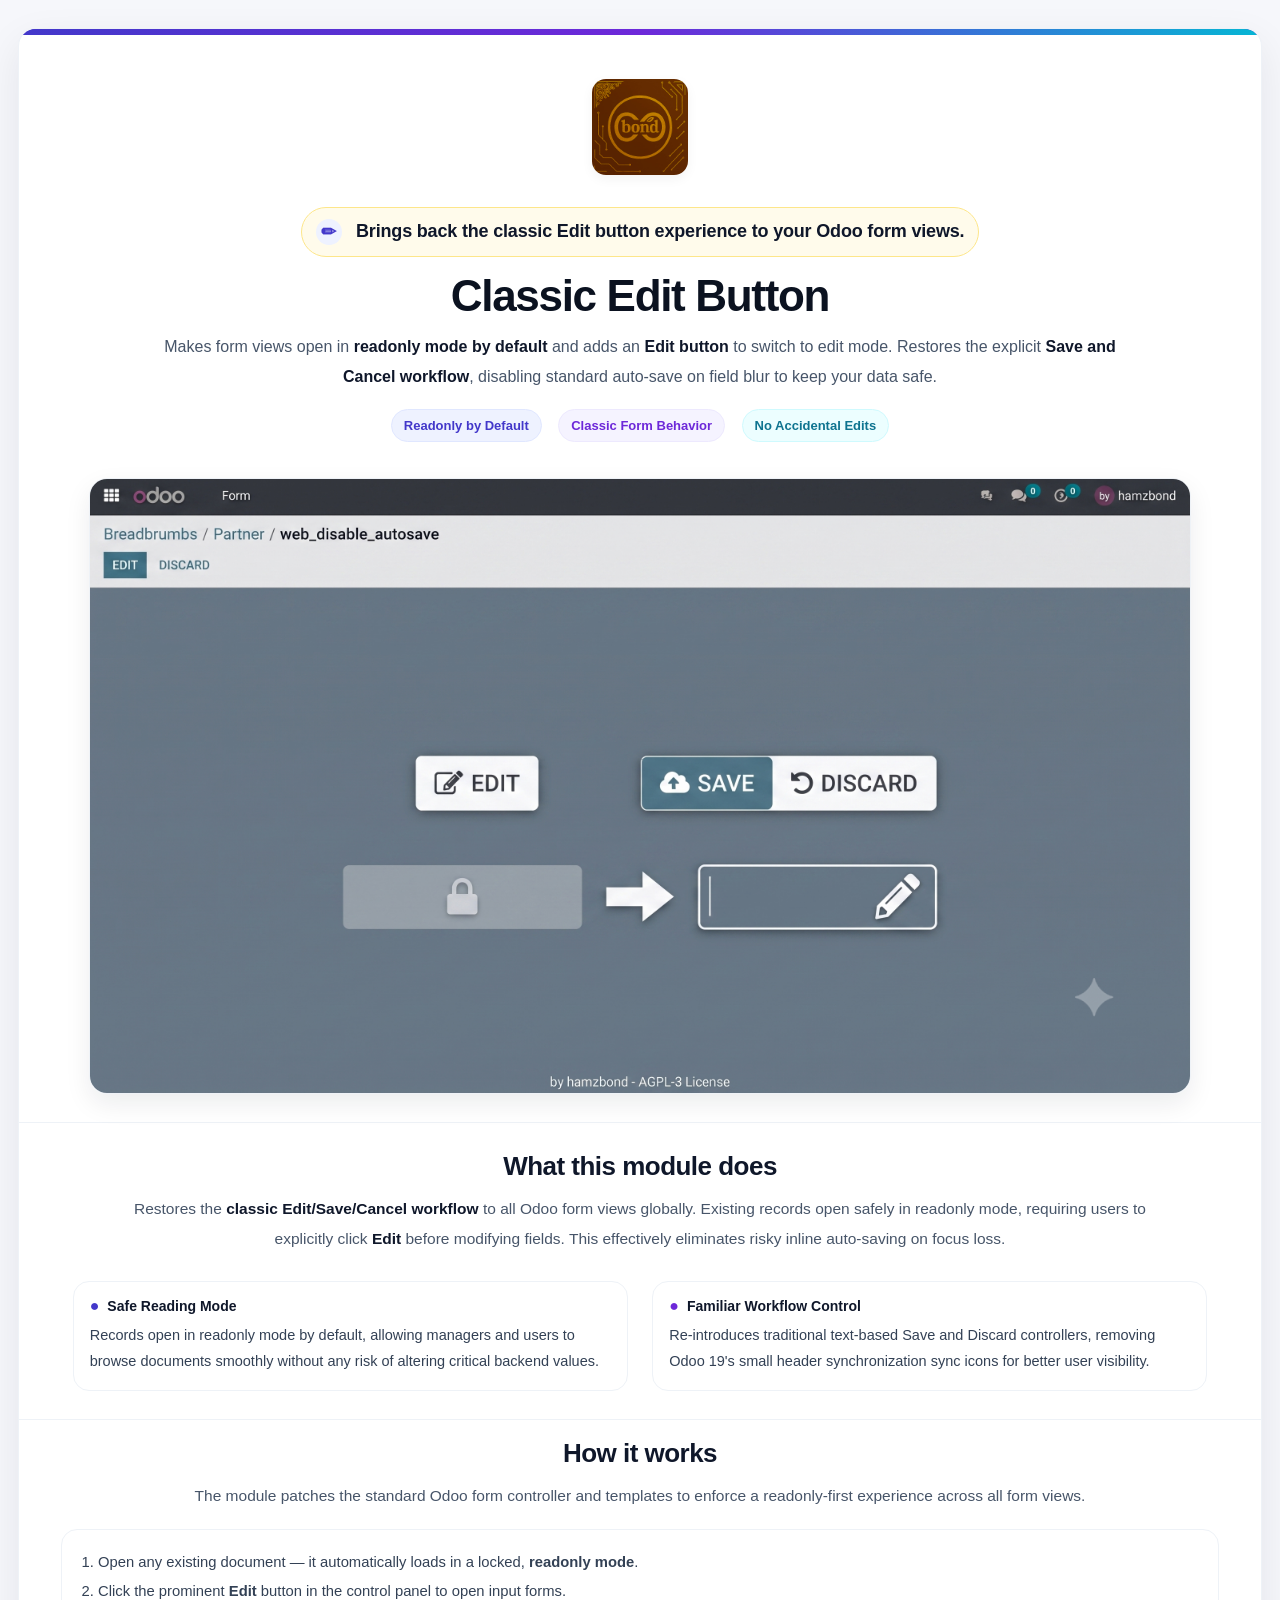
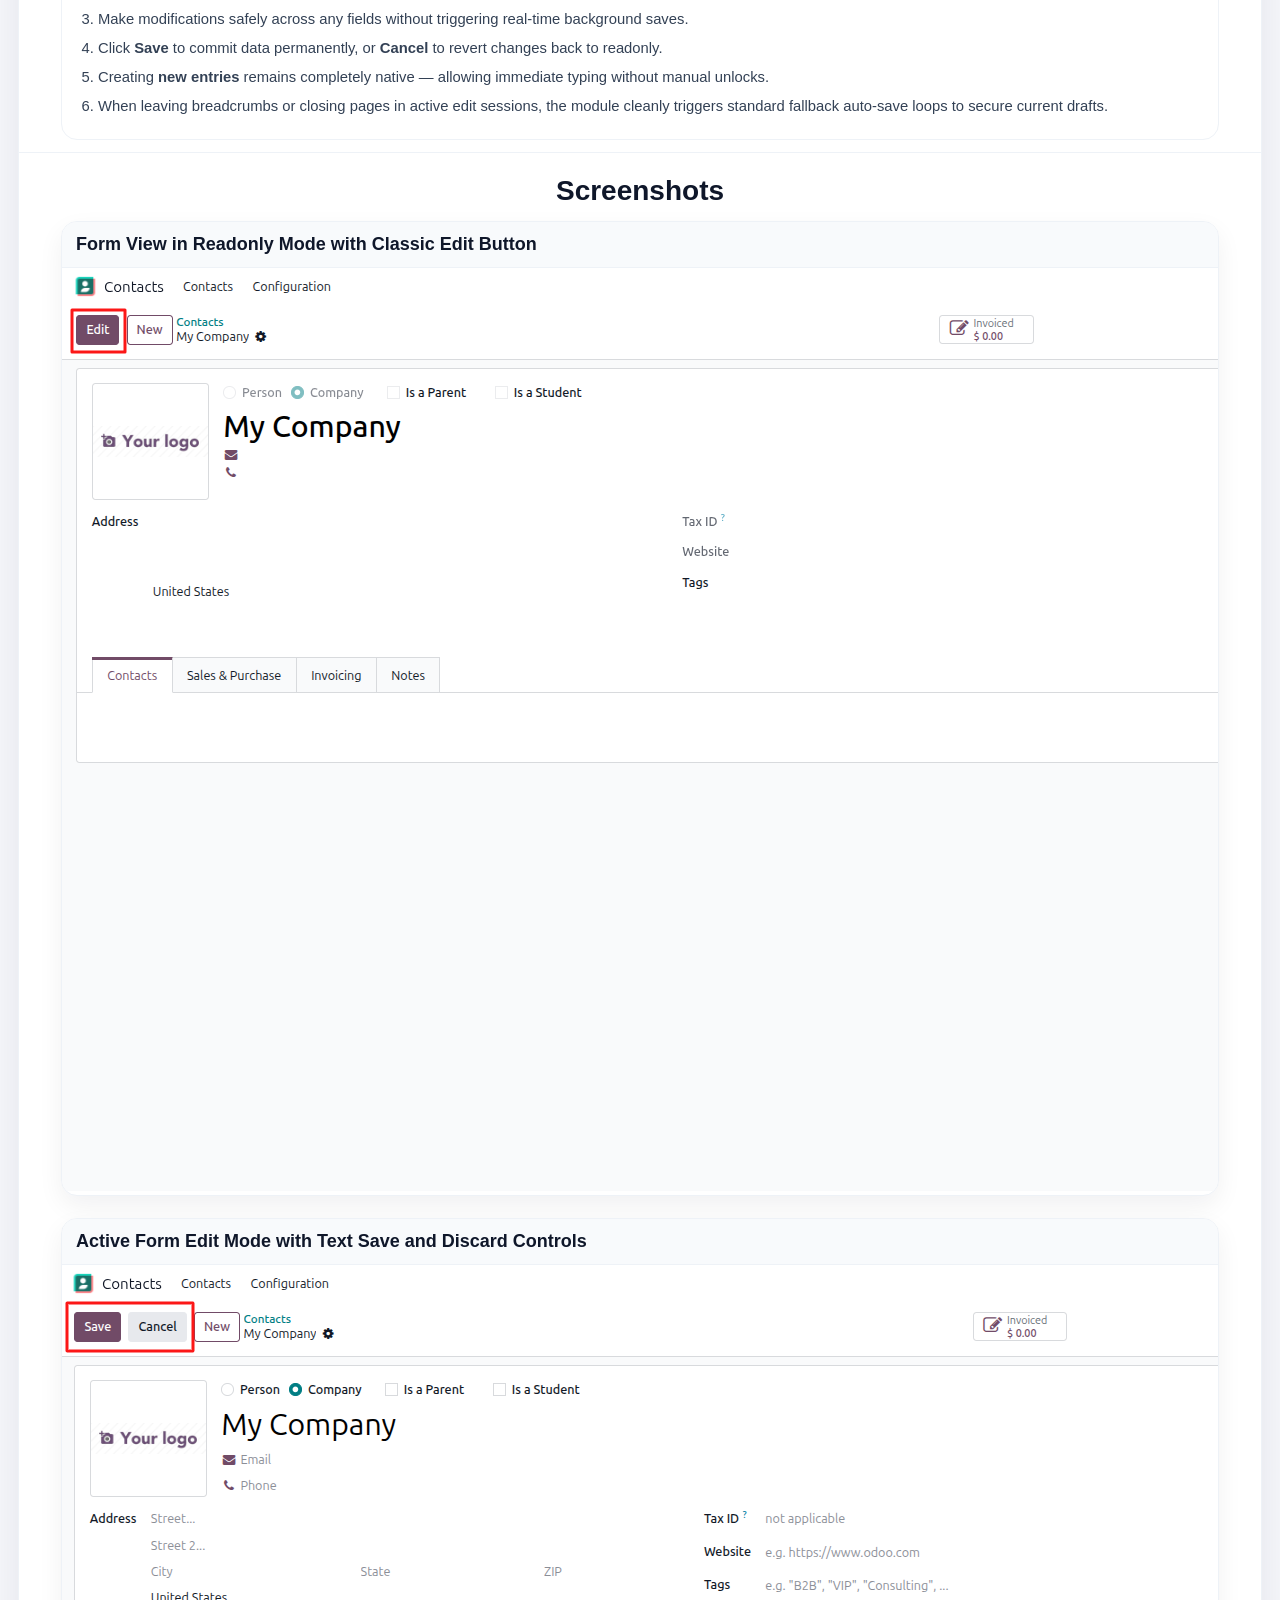
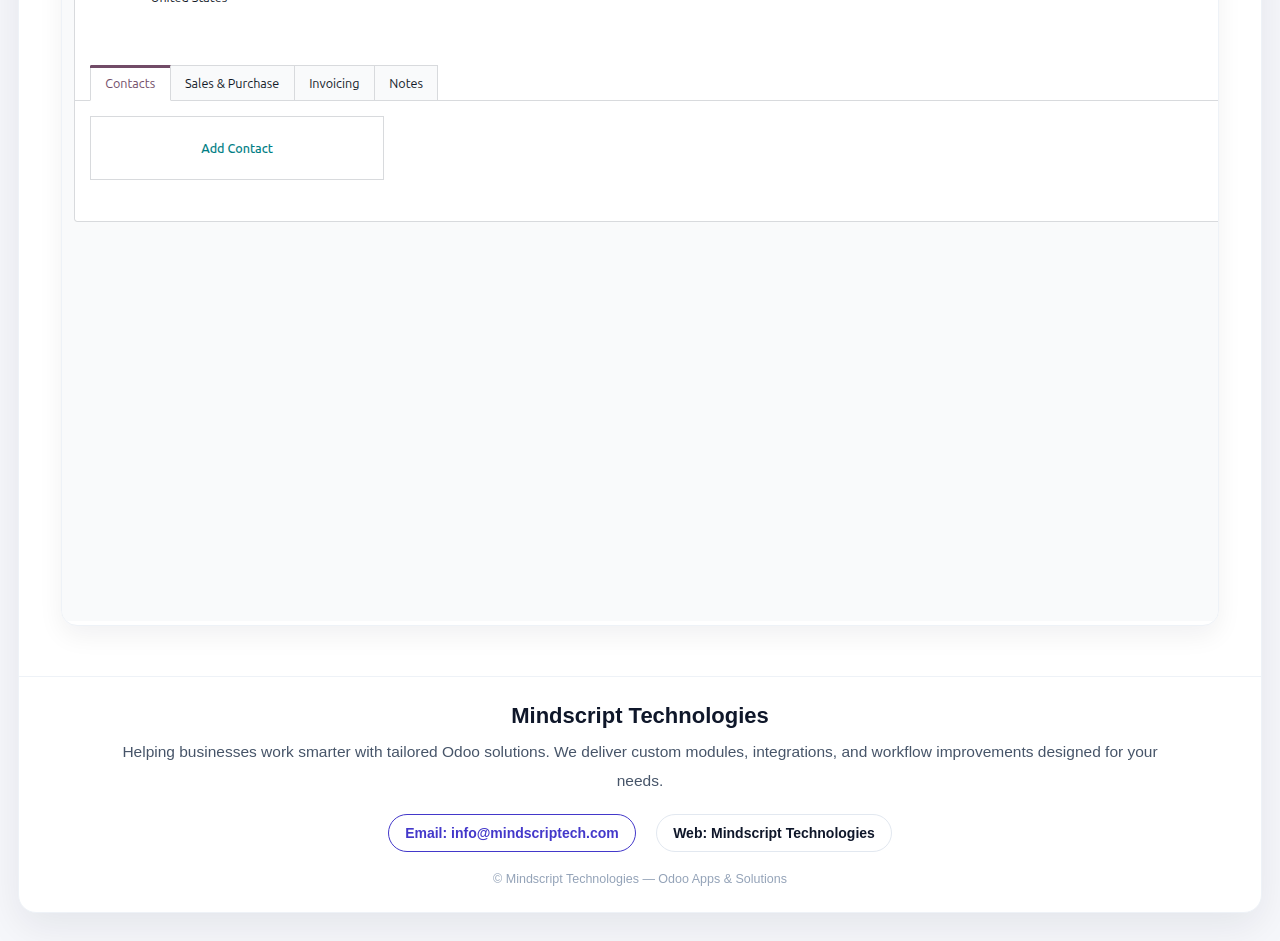
==== odoo_classic_edit_button/classic_edit_button/static/description/index.html @ 257e4286 "first init" ====
<!DOCTYPE html>
<html lang="en">
<head>
    <meta charset="UTF-8"/>
    <meta name="viewport" content="width=device-width, initial-scale=1.0"/>
    <title>Classic Edit Button | Mindscript Technologies</title>
</head>

<body style="margin:0; padding:0; background:#f6f7fb; color:#0f172a; font-family:-apple-system,BlinkMacSystemFont,'Segoe UI',Roboto,Arial,sans-serif;">

<div style="max-width:1400px; margin:28px auto; padding:0 18px;">

    <div style="background:#ffffff; border-radius:18px; box-shadow:0 14px 40px rgba(15,23,42,0.08); overflow:hidden; border:1px solid #eef2f7;">

        <div style="height:6px; background:#4338ca; background-image:linear-gradient(90deg,#4338ca 0%,#6d28d9 50%,#06b6d4 100%);"></div>

        <div style="padding:44px 42px 28px 42px; text-align:center; border-bottom:1px solid #eef2f7;">
            <img src="icon.png" alt="Classic Edit Button Icon"
                 style="width:96px; height:auto; display:block; margin:0 auto 18px auto; border-radius:14px; box-shadow:0 4px 12px rgba(0,0,0,0.05);">

            <div style="margin:14px auto 0 auto; max-width:1050px; display:inline-block; padding:10px 14px; border-radius:999px; background:#fffbeb; border:1px solid #fde68a;">
                <span style="display:inline-block; width:26px; height:26px; border-radius:999px; text-align:center; line-height:26px; background:#eef2ff; color:#4338ca; font-size:18px; font-weight:900; vertical-align:middle;">&#x270F;</span>
                <span style="display:inline-block; margin-left:10px; font-size:18px; line-height:1.55; font-weight:900; color:#0f172a; letter-spacing:-0.01em; vertical-align:middle;">
                    Brings back the classic Edit button experience to your Odoo form views.
                </span>
            </div>

            <h1 style="margin:14px 0 0 0; font-size:44px; line-height:1.12; font-weight:900; letter-spacing:-0.03em; color:#0b1220;">
                Classic Edit Button
            </h1>

            <p style="margin:12px auto 0 auto; font-size:16px; line-height:1.85; max-width:980px; color:#475569;">
                Makes form views open in <b style="color:#0f172a;">readonly mode by default</b> and adds an
                <b style="color:#0f172a;">Edit button</b> to switch to edit mode.
                Restores the explicit <b style="color:#0f172a;">Save and Cancel workflow</b>, disabling standard auto-save on field blur to keep your data safe.
            </p>

            <div style="margin-top:18px;">
                <span style="display:inline-block; padding:8px 12px; margin:0 6px 10px 6px; border-radius:999px; background:#eef2ff; border:1px solid #e0e7ff; font-size:13px; font-weight:800; color:#4338ca;">Readonly by Default</span>
                <span style="display:inline-block; padding:8px 12px; margin:0 6px 10px 6px; border-radius:999px; background:#f5f3ff; border:1px solid #ede9fe; font-size:13px; font-weight:800; color:#6d28d9;">Classic Form Behavior</span>
                <span style="display:inline-block; padding:8px 12px; margin:0 6px 10px 6px; border-radius:999px; background:#ecfeff; border:1px solid #cffafe; font-size:13px; font-weight:800; color:#0e7490;">No Accidental Edits</span>
            </div>
            
            <div style="max-width:1100px; margin:26px auto 0 auto; border:1px solid #eef2f7; border-radius:18px; overflow:hidden; box-shadow:0 10px 26px rgba(15,23,42,0.08);">
                <img src="banner.png" alt="Classic Edit Button — Mindscript Technologies"
                     style="width:100%; height:auto; display:block;">
            </div>
        </div>

        <div style="padding:28px 42px 18px 42px;">
            <h2 style="margin:0; font-size:26px; font-weight:900; letter-spacing:-0.02em; text-align:center; color:#0f172a;">
                What this module does
            </h2>

            <p style="margin:12px auto 0 auto; font-size:15.5px; line-height:1.9; max-width:1050px; color:#475569; text-align:center;">
                Restores the <b style="color:#0f172a;">classic Edit/Save/Cancel workflow</b> to all Odoo form views globally.
                Existing records open safely in readonly mode, requiring users to explicitly click <b style="color:#0f172a;">Edit</b> before modifying fields. 
                This effectively eliminates risky inline auto-saving on focus loss.
            </p>

            <div style="text-align:center; margin-top:18px;">
                <div style="display:inline-block; vertical-align:top; width:45%; min-width:300px; border:1px solid #eef2f7; border-radius:16px; padding:16px; margin:10px; background:#ffffff; text-align:left;">
                    <div style="display:flex; align-items:center; margin-bottom:8px;">
                        <span style="color:#4338ca; font-size:16px; line-height:1; vertical-align:middle;">&#9679;</span>
                        <div style="font-size:14px; font-weight:900; color:#0f172a; margin-left:8px;">Safe Reading Mode</div>
                    </div>
                    <div style="font-size:14.5px; line-height:1.8; color:#334155;">
                        Records open in readonly mode by default, allowing managers and users to browse documents smoothly without any risk of altering critical backend values.
                    </div>
                </div>

                <div style="display:inline-block; vertical-align:top; width:45%; min-width:300px; border:1px solid #eef2f7; border-radius:16px; padding:16px; margin:10px; background:#ffffff; text-align:left;">
                    <div style="display:flex; align-items:center; margin-bottom:8px;">
                        <span style="color:#6d28d9; font-size:16px; line-height:1; vertical-align:middle;">&#9679;</span>
                        <div style="font-size:14px; font-weight:900; color:#0f172a; margin-left:8px;">Familiar Workflow Control</div>
                    </div>
                    <div style="font-size:14.5px; line-height:1.8; color:#334155;">
                        Re-introduces traditional text-based Save and Discard controllers, removing Odoo 19's small header synchronization sync icons for better user visibility.
                    </div>
                </div>
            </div>
        </div>

        <div style="padding:18px 42px 12px 42px; border-top:1px solid #eef2f7;">
            <h2 style="margin:0; font-size:26px; font-weight:900; letter-spacing:-0.02em; text-align:center; color:#0f172a;">
                How it works
            </h2>

            <p style="margin:12px auto 0 auto; font-size:15.5px; line-height:1.9; max-width:1050px; color:#475569; text-align:center;">
                The module patches the standard Odoo form controller and templates to enforce a readonly-first experience across all form views.
            </p>

            <div style="max-width:1280px; margin:18px auto 0 auto; border:1px solid #eef2f7; border-radius:16px; padding:18px; background:#ffffff;">
                <ol style="margin:0; padding-left:18px; color:#334155; font-size:14.8px; line-height:1.95;">
                    <li>Open any existing document — it automatically loads in a locked, <b>readonly mode</b>.</li>
                    <li>Click the prominent <b>Edit</b> button in the control panel to open input forms.</li>
                    <li>Make modifications safely across any fields without triggering real-time background saves.</li>
                    <li>Click <b>Save</b> to commit data permanently, or <b>Cancel</b> to revert changes back to readonly.</li>
                    <li>Creating <b>new entries</b> remains completely native — allowing immediate typing without manual unlocks.</li>
                    <li>When leaving breadcrumbs or closing pages in active edit sessions, the module cleanly triggers standard fallback auto-save loops to secure current drafts.</li>
                </ol>
            </div>
        </div>

        <div style="padding:0 42px 28px 42px; border-top:1px solid #eef2f7;">
            <h2 style="margin:22px 0 14px 0; font-size:28px; font-weight:900; text-align:center; color:#0f172a;">
                Screenshots
            </h2>
            
            <div style="max-width:1200px; margin:0 auto 22px auto; border:1px solid #eef2f7; border-radius:16px; overflow:hidden; box-shadow:0 10px 26px rgba(15,23,42,0.06); background:#ffffff;">
                <div style="padding:12px 14px; font-weight:900; font-size:18px; color:#0f172a; background:#f8fafc; border-bottom:1px solid #eef2f7;">
                    Form View in Readonly Mode with Classic Edit Button
                </div>
                <img src="screenshot1.png" alt="Readonly Mode with Edit Button">
            </div>

            <div style="max-width:1200px; margin:0 auto 22px auto; border:1px solid #eef2f7; border-radius:16px; overflow:hidden; box-shadow:0 10px 26px rgba(15,23,42,0.06); background:#ffffff;">
                <div style="padding:12px 14px; font-weight:900; font-size:18px; color:#0f172a; background:#f8fafc; border-bottom:1px solid #eef2f7;">
                    Active Form Edit Mode with Text Save and Discard Controls
                </div>
                <img src="screenshot2.png" alt="Edit Mode with Save and Cancel">
            </div>
        </div>

        <div style="padding:26px 42px; text-align:center; border-top:1px solid #eef2f7;">
            <div style="font-size:22px; font-weight:900; margin-bottom:8px; color:#0f172a;">Mindscript Technologies</div>

            <p style="margin:0 auto 12px auto; font-size:15.5px; line-height:1.9; max-width:1050px; color:#475569;">
                Helping businesses work smarter with tailored Odoo solutions.
                We deliver custom modules, integrations, and workflow improvements designed for your needs.
            </p>

            <div style="margin-top:10px;">
                <a href="mailto:info@mindscriptech.com" target="_blank" rel="noopener noreferrer"
                   style="display:inline-block; margin:6px 8px; padding:10px 16px; border-radius:999px; text-decoration:none; font-size:14px; font-weight:900; color:#4338ca; border:1px solid #4338ca;">
                    Email: info@mindscriptech.com
                </a>
                <a href="https://www.mindscriptech.com" target="_blank" rel="noopener noreferrer"
                   style="display:inline-block; margin:6px 8px; padding:10px 16px; border-radius:999px; text-decoration:none; font-size:14px; font-weight:900; color:#0f172a; border:1px solid #e2e8f0;">
                    Web: Mindscript Technologies
                </a>
            </div>

            <div style="margin-top:14px; font-size:12.5px; color:#94a3b8;">
                © Mindscript Technologies — Odoo Apps & Solutions
            </div>
        </div>

    </div>
</div>

</body>
</html>
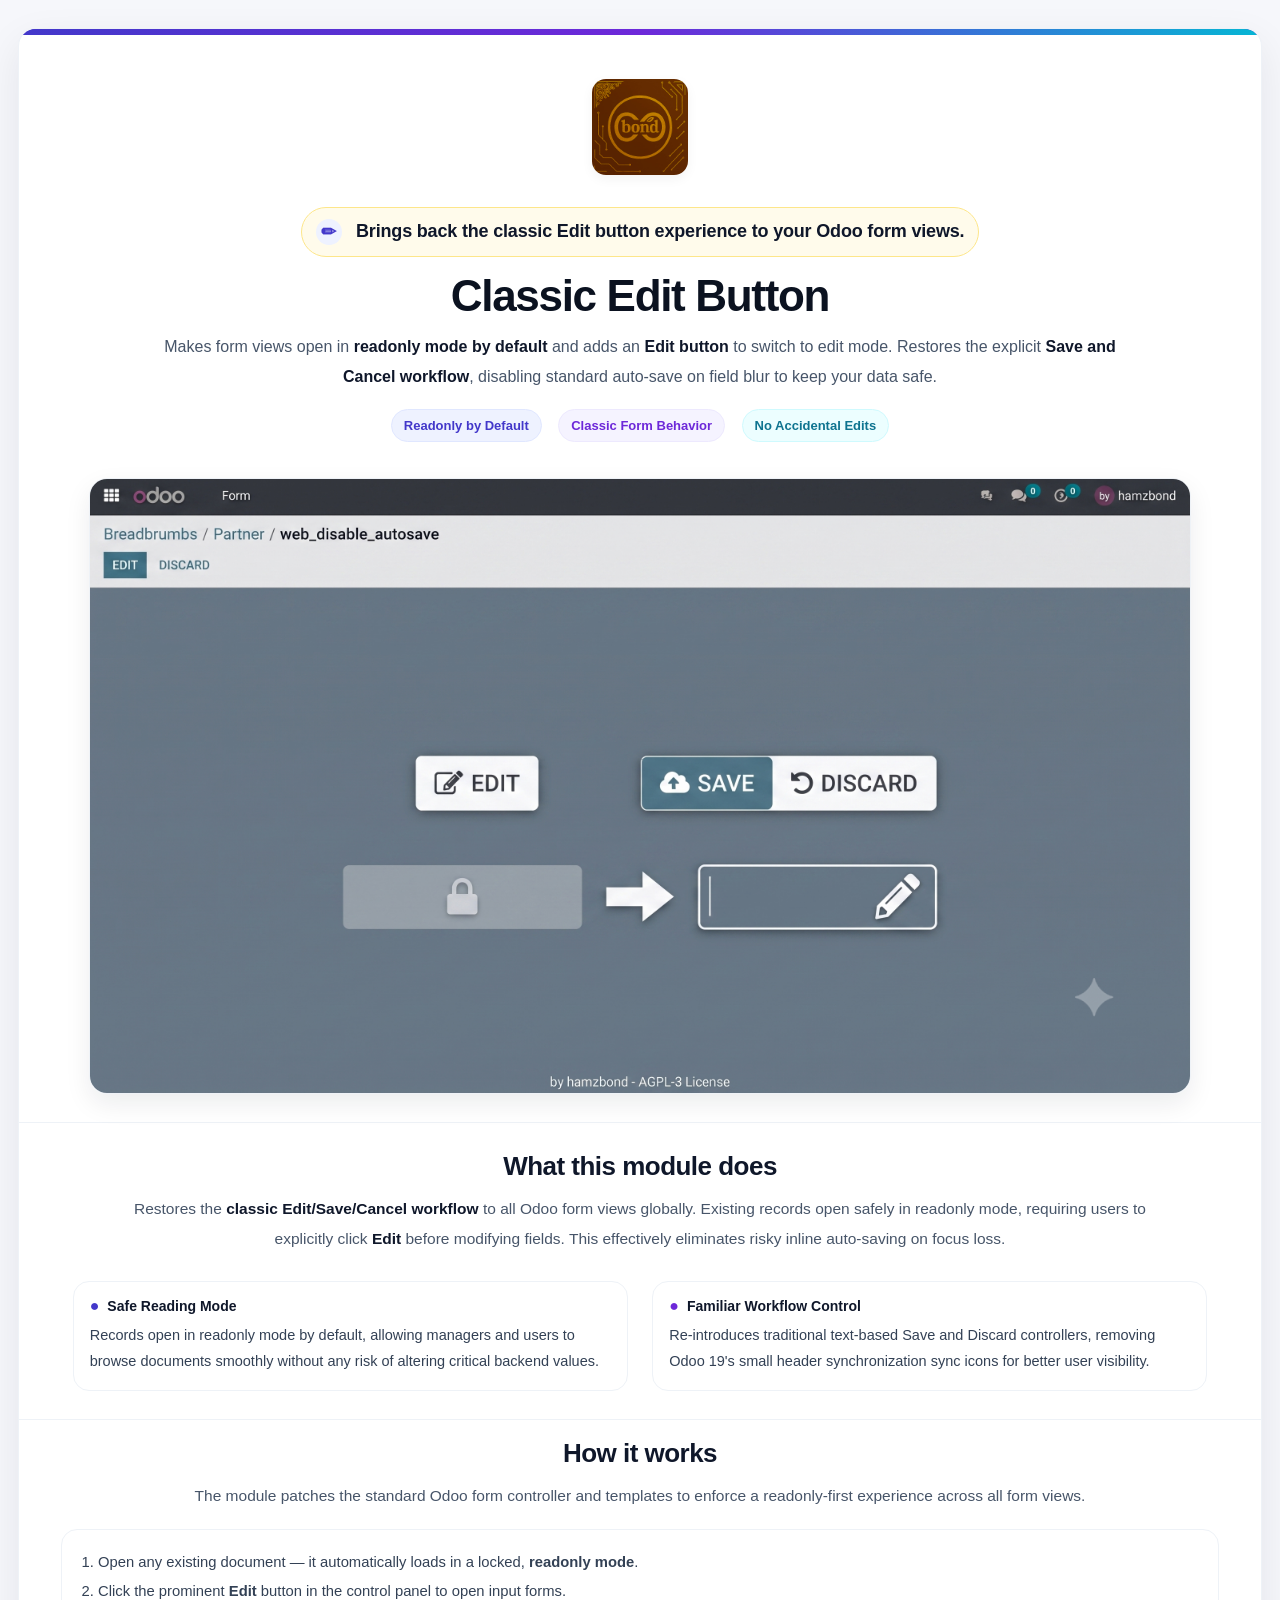
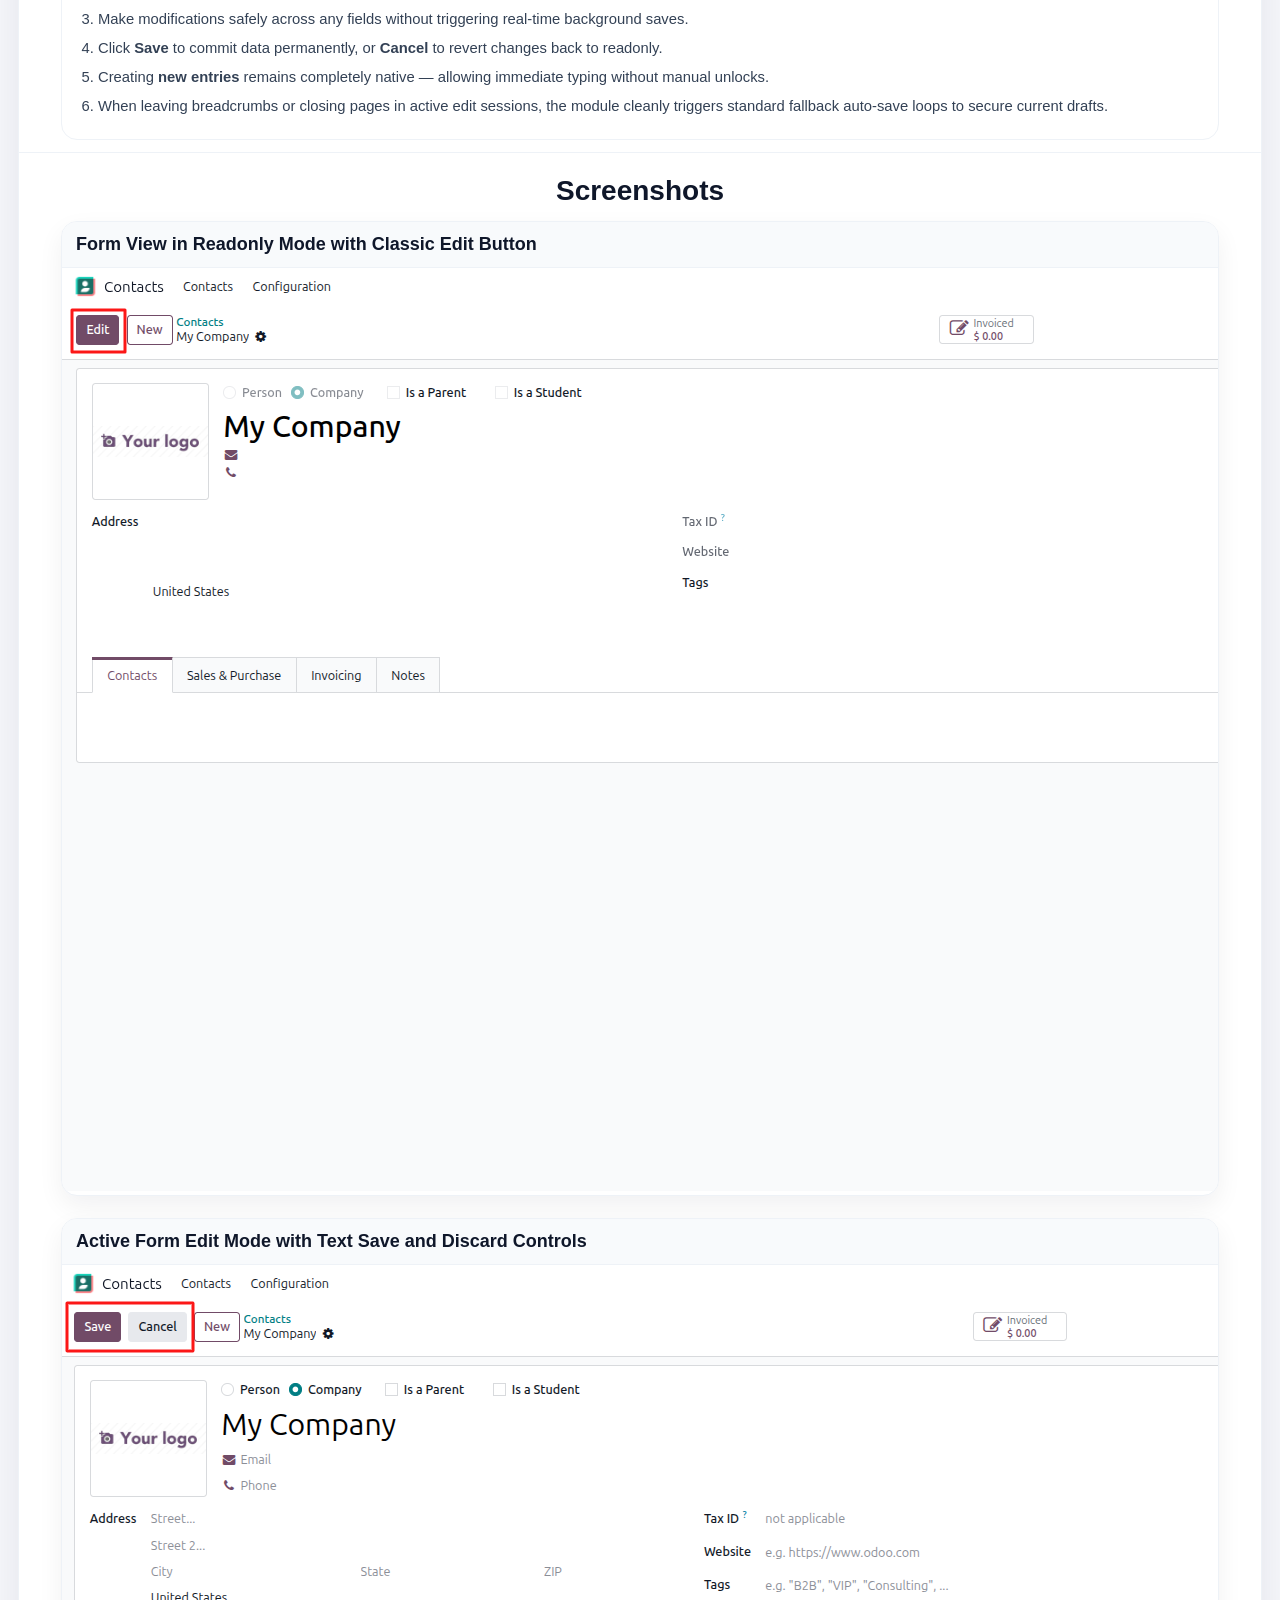
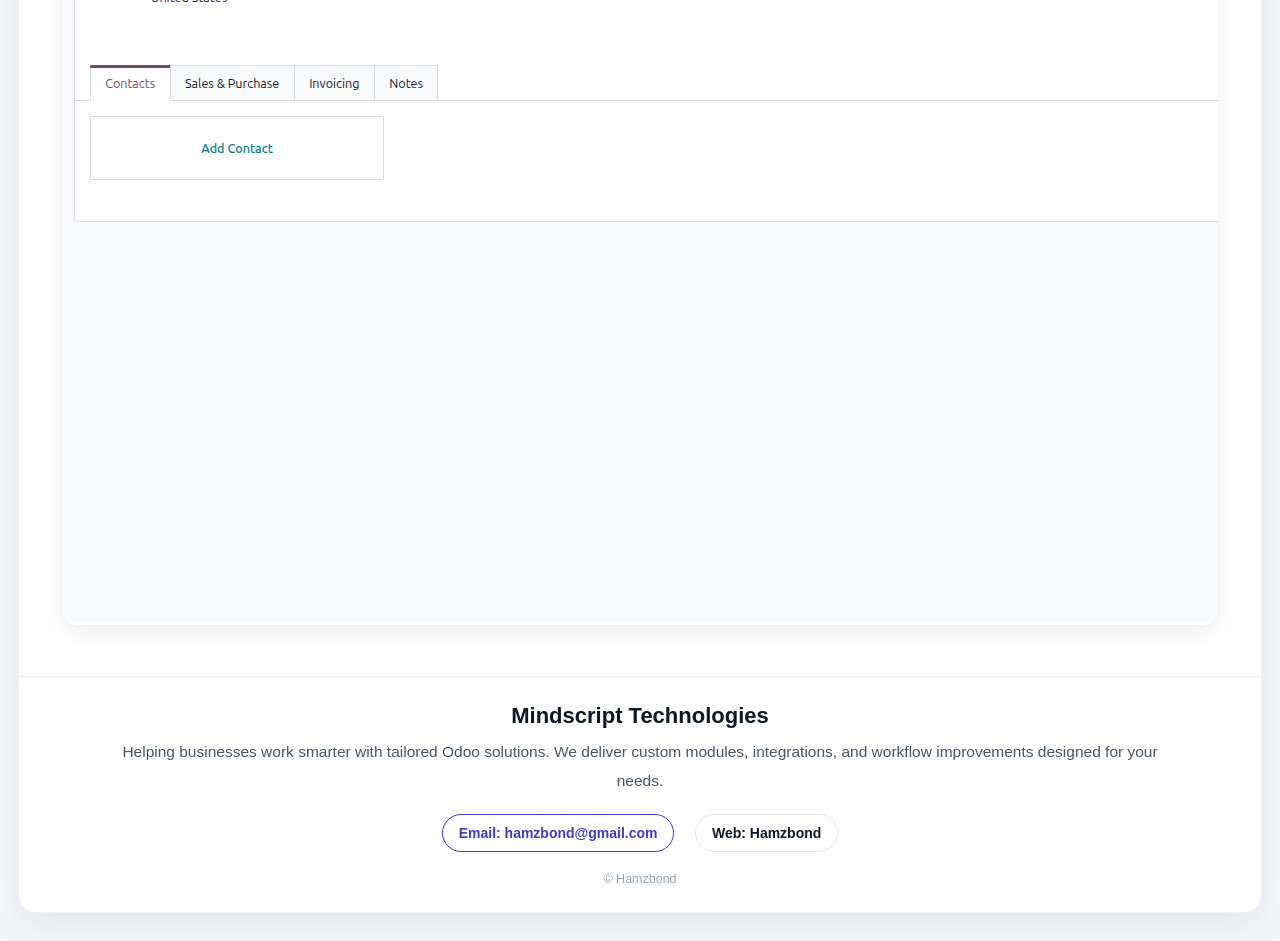
==== commit e38f23bb: "Update contact information in index.html" ====
--- a/odoo_classic_edit_button/classic_edit_button/static/description/index.html
+++ b/odoo_classic_edit_button/classic_edit_button/static/description/index.html
@@ -133,16 +133,16 @@
             <div style="margin-top:10px;">
                 <a href="mailto:info@mindscriptech.com" target="_blank" rel="noopener noreferrer"
                    style="display:inline-block; margin:6px 8px; padding:10px 16px; border-radius:999px; text-decoration:none; font-size:14px; font-weight:900; color:#4338ca; border:1px solid #4338ca;">
-                    Email: info@mindscriptech.com
+                    Email: hamzbond@gmail.com
                 </a>
-                <a href="https://www.mindscriptech.com" target="_blank" rel="noopener noreferrer"
+                <a href="https://www.hamzbond.github.io" target="_blank" rel="noopener noreferrer"
                    style="display:inline-block; margin:6px 8px; padding:10px 16px; border-radius:999px; text-decoration:none; font-size:14px; font-weight:900; color:#0f172a; border:1px solid #e2e8f0;">
-                    Web: Mindscript Technologies
+                    Web: Hamzbond
                 </a>
             </div>
 
             <div style="margin-top:14px; font-size:12.5px; color:#94a3b8;">
-                © Mindscript Technologies — Odoo Apps & Solutions
+                © Hamzbond
             </div>
         </div>
 
@@ -150,4 +150,4 @@
 </div>
 
 </body>
-</html>+</html>
